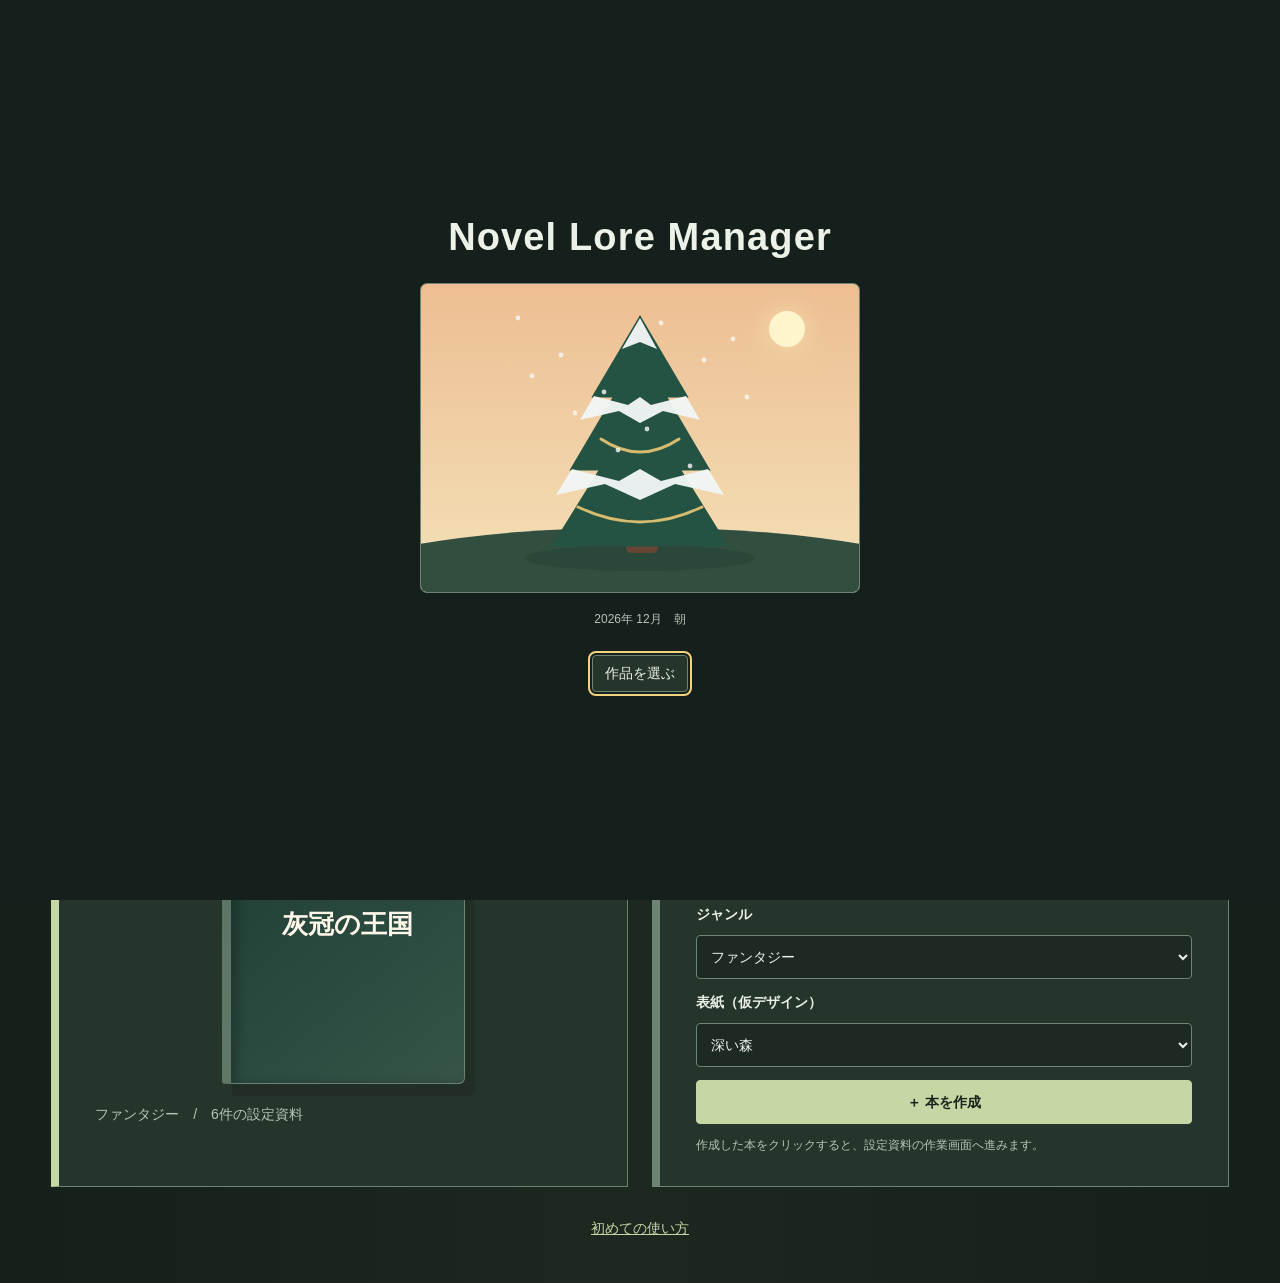
==== mockups/novel-lore-manager/index.html @ 288f6950 "モックアップの作成を行った。" ====
<!doctype html>
<html lang="ja" data-theme="forest">
<head>
  <meta charset="utf-8"><meta name="viewport" content="width=device-width,initial-scale=1">
  <title>灰冠の王国 | Novel Lore Manager</title>
  <link rel="icon" type="image/png" href="novel_lore_manager_icon.png">
  <link rel="stylesheet" href="css/base.css"><link rel="stylesheet" href="css/layout.css"><link rel="stylesheet" href="css/components.css"><link rel="stylesheet" href="css/flows.css"><link rel="stylesheet" href="css/revisions.css">
  <link id="theme-css" rel="stylesheet" href="css/themes/forest-workbench.css"><link rel="stylesheet" href="css/ver3.css">
  <script type="module" src="js/theme-manager.js"></script>
</head>
<body>
<a class="skip-link" href="#main">資料の作業領域へ移動</a>
<div class="shell" id="workspace">
  <header class="topbar"><div class="identity"><img class="app-icon" src="novel_lore_manager_icon.png" alt="" aria-hidden="true"><div><strong>Novel Lore Manager</strong><small>設定資料の作業室</small></div></div><div class="project"><span>作品</span><strong>灰冠の王国</strong></div><div class="top-actions"><button id="open-recall" type="button">Quick Recall を開く</button><label for="theme">テーマ</label><select id="theme"><option value="forest">Forest Workbench</option><option value="storybook">Storybook Atelier</option><option value="quiet">Quiet Lore Studio</option></select></div></header>
  <div class="body-grid">
    <nav class="rail" aria-label="主な機能"><span class="rail-title">資料</span><button class="rail-item selected" type="button" aria-current="page">資料一覧</button><button class="rail-item" type="button" disabled>作品内検索</button><button class="rail-item" type="button" disabled>取り込み</button><button class="rail-item" type="button" disabled>保管庫</button><p class="rail-note">資料一覧・検索・取り込み・保管庫を切り替えます。</p></nav>
    <aside class="explorer" aria-labelledby="explorer-title"><div class="panel-heading"><div><small>灰冠の王国</small><h2 id="explorer-title">資料を探す</h2></div><span>6件</span></div><div class="explorer-scroll"><section aria-labelledby="folder-title"><h3 id="folder-title">フォルダ</h3><div class="folder-group"><h4>登場人物</h4><div id="folder-people" class="doc-list"></div></div><div class="folder-group"><h4>世界観</h4><div id="folder-world" class="doc-list"></div></div><div class="folder-group"><h4>組織</h4><div id="folder-org" class="doc-list"></div></div></section><section aria-labelledby="category-title"><h3 id="category-title">カテゴリ</h3><div id="category-list" class="category-list"></div></section></div></aside>
    <main id="main" class="workbench" tabindex="-1"><div class="tabs" id="tabs" aria-label="開いている資料"></div><div class="document-head"><div><div id="breadcrumb" class="breadcrumb"></div><h1 id="doc-title"></h1><div id="doc-meta" class="doc-meta"></div></div><span id="save-state" class="state" role="status" aria-live="polite">保存済み</span></div><div class="toolbar"><div class="mode-group" role="group" aria-label="Markdown表示"><button data-mode="edit" type="button">編集</button><button data-mode="preview" type="button">プレビュー</button><button data-mode="split" type="button">左右分割</button></div><span class="toolbar-spacer"></span><button id="undo" type="button">元に戻す</button><button id="save" class="primary" type="button">保存 <kbd>Ctrl+S</kbd></button></div><div class="editor-grid" id="editor-grid" data-mode="split"><section class="source-pane" aria-labelledby="source-title"><div class="pane-label"><h2 id="source-title">Markdown</h2><button id="markdown-help" class="markdown-help" type="button" aria-label="Markdownの書き方を開く">?</button><span>アプリ内コピー</span></div><label class="sr-only" for="markdown">Markdown本文</label><textarea id="markdown" spellcheck="false"></textarea></section><section class="preview-pane" aria-labelledby="preview-title"><div class="pane-label"><h2 id="preview-title">プレビュー</h2><span>入力中の内容</span></div><article id="preview" class="preview-body"></article></section></div></main>
    <aside class="related" aria-labelledby="related-title"><div class="panel-heading"><div><small id="related-context"></small><h2 id="related-title">関連資料</h2></div></div><div class="related-scroll"><h3>資料リンク</h3><div id="related-list"></div><h3>この資料の情報</h3><dl id="facts" class="facts"></dl><p class="scope-note">この画面は設定資料の参照・編集用です。小説本文は執筆しません。</p></div></aside>
  </div><footer class="statusbar"><span id="footer-state">保存済み</span><span>灰冠の王国</span><span>アプリ内コピー</span><span>UIモック・実ファイル操作なし</span></footer>
</div>
<div class="recall-wrap" id="recall-wrap" hidden><div class="recall-window"><header class="recall-top"><div><strong>Quick Recall</strong><small>作品：灰冠の王国</small></div><div><button id="recall-min" type="button" aria-label="小窓を非表示にする">−</button><button id="recall-close" type="button" aria-label="小窓を閉じる">×</button></div></header><main id="recall-main" class="recall-main" tabindex="-1"><label for="recall-query">設定を検索</label><input type="search" id="recall-query" placeholder="人物・地名・過去の出来事" autocomplete="off"><p class="recall-hint">この作品の登録済み資料を検索します</p><div class="recall-result-head"><h1>検索結果</h1><span id="recall-count"></span></div><div id="recall-results" class="recall-results"></div><section class="recall-detail" aria-labelledby="recall-title"><div class="detail-heading"><span>選択した資料の概要</span><span id="recall-category"></span></div><h2 id="recall-title"></h2><p id="recall-summary"></p><div id="recall-extra" hidden></div><div class="recall-actions"><button id="recall-detail-button" type="button" aria-expanded="false">詳細を見る</button><button id="recall-memo-button" type="button" aria-expanded="false">簡易メモを開く</button></div><button id="recall-edit-button" type="button" aria-expanded="false">この資料を編集</button><div id="recall-edit" hidden><label for="recall-markdown">Markdown本文</label><textarea id="recall-markdown" rows="6"></textarea><div class="memo-actions"><span id="recall-save-state" role="status" aria-live="polite">保存済み</span><button id="recall-save" type="button">資料を保存</button></div><p class="recall-hint">別ウィンドウとの編集同期は未実装です。</p></div><div id="recall-memo" hidden><label for="memo">執筆中のメモ</label><textarea id="memo" rows="3"></textarea><div class="memo-actions"><span id="memo-state" role="status" aria-live="polite">メモ保存済み</span><button id="memo-save" type="button">メモを保存</button></div></div></section></main><footer class="recall-foot">独立小窓のUIモック。最前面・全域ショートカットは未対応。</footer></div></div>
<dialog id="leave-dialog" aria-labelledby="leave-title"><h2 id="leave-title">未保存の変更があります</h2><p>この資料の変更はまだ保存されていません。タブを閉じる前に操作を選んでください。</p><div class="dialog-actions"><button id="leave-cancel" type="button">キャンセル</button><button id="leave-discard" type="button">破棄して閉じる</button><button id="leave-save" class="primary" type="button">保存して閉じる</button></div></dialog>
</body></html>
---- mockups/novel-lore-manager/css/base.css ----
*{box-sizing:border-box}html,body{margin:0;min-width:320px;min-height:100%;font-family:"Yu Gothic UI",Meiryo,"Noto Sans CJK JP",sans-serif;font-size:14px;line-height:1.5}body{background:var(--canvas);color:var(--text)}button,input,textarea,select{font:inherit;color:inherit}button,select{cursor:pointer}button:disabled{cursor:not-allowed;opacity:.48}button:focus-visible,input:focus-visible,textarea:focus-visible,select:focus-visible,a:focus-visible{outline:2px solid var(--focus);outline-offset:2px}button{border:1px solid var(--border);background:var(--raised);border-radius:4px;padding:7px 12px;min-height:36px}button:hover:not(:disabled){background:var(--hover)}button:active:not(:disabled){filter:brightness(.9)}input,textarea,select{border:1px solid var(--border);border-radius:4px;background:var(--surface);padding:8px 10px}h1,h2,h3,h4,p,dl{margin-top:0}h1{font-size:20px;line-height:1.3}h2{font-size:16px}h3{font-size:14px}h4{font-size:14px}small{font-size:12px}kbd{font-family:inherit;font-size:11px;padding:1px 3px;color:var(--muted)}[hidden]{display:none!important}.sr-only{position:absolute;width:1px;height:1px;padding:0;margin:-1px;overflow:hidden;clip:rect(0,0,0,0);white-space:nowrap;border:0}.skip-link{position:absolute;top:-100px;left:8px;z-index:100;background:var(--surface);padding:8px}.skip-link:focus{top:8px}::selection{background:var(--selected);color:var(--text)}@media(prefers-reduced-motion:reduce){*,*::before,*::after{scroll-behavior:auto!important;transition:none!important;animation:none!important}}
---- mockups/novel-lore-manager/css/layout.css ----
.shell{display:grid;grid-template-rows:56px minmax(0,1fr) 32px;height:100vh;height:100dvh;min-width:900px}.topbar{display:flex;align-items:center;gap:24px;padding:0 16px;border-bottom:1px solid var(--border);background:var(--canvas)}.identity{display:flex;align-items:center;gap:10px;min-width:260px}.identity div,.recall-top>div:first-child{display:flex;flex-direction:column}.identity small,.recall-top small{color:var(--muted)}.project{display:flex;gap:10px;align-items:baseline;margin-right:auto}.project span{color:var(--muted)}.top-actions{display:flex;align-items:center;gap:8px}.top-actions select{max-width:200px}.body-grid{display:grid;grid-template-columns:72px 264px minmax(0,1fr) 248px;min-height:0}.rail,.explorer,.workbench,.related{min-width:0;min-height:0}.rail{border-right:1px solid var(--border);padding:16px 6px;background:var(--canvas)}.rail-item{display:block;width:100%;border:0;background:transparent;text-align:center;padding:8px 2px;margin-bottom:8px;font-size:12px}.rail-title{display:block;text-align:center;color:var(--muted);margin-bottom:12px}.rail-note{font-size:11px;color:var(--muted);margin-top:24px;overflow-wrap:anywhere}.explorer{display:flex;flex-direction:column;border-right:1px solid var(--border);background:var(--raised)}.panel-heading{display:flex;justify-content:space-between;align-items:center;min-height:72px;padding:12px 16px;border-bottom:1px solid var(--border)}.panel-heading h2{margin:2px 0 0}.panel-heading small{color:var(--muted)}.explorer-scroll,.related-scroll{overflow:auto;padding:16px;min-height:0}.workbench{display:flex;flex-direction:column;background:var(--surface)}.tabs{display:flex;overflow-x:auto;flex:none;min-height:42px;border-bottom:1px solid var(--border);background:var(--raised)}.document-head{display:flex;justify-content:space-between;gap:16px;align-items:center;padding:16px 20px 12px;border-bottom:1px solid var(--border)}.document-head h1{margin:4px 0}.toolbar{display:flex;gap:8px;align-items:center;padding:8px 16px;border-bottom:1px solid var(--border)}.toolbar-spacer{flex:1}.editor-grid{display:grid;grid-template-columns:minmax(0,1fr) minmax(0,1fr);flex:1;min-height:0}.editor-grid[data-mode=edit]{grid-template-columns:1fr}.editor-grid[data-mode=edit] .preview-pane{display:none}.editor-grid[data-mode=preview]{grid-template-columns:1fr}.editor-grid[data-mode=preview] .source-pane{display:none}.source-pane,.preview-pane{display:flex;flex-direction:column;min-width:0;min-height:0}.source-pane{border-right:1px solid var(--border)}.pane-label{display:flex;justify-content:space-between;align-items:center;min-height:36px;padding:0 16px;border-bottom:1px solid var(--border);color:var(--muted)}.pane-label h2{margin:0;font-size:12px}.source-pane textarea{flex:1;width:100%;min-height:0;resize:none;border:0;border-radius:0;padding:20px 24px;font-size:16px;line-height:1.65;font-family:"Cascadia Code",Consolas,"Yu Gothic UI",Meiryo,monospace}.preview-body{overflow:auto;padding:20px 24px;max-width:100%;font-size:16px;line-height:1.7}.related{display:flex;flex-direction:column;border-left:1px solid var(--border);background:var(--raised)}.statusbar{display:flex;align-items:center;gap:18px;padding:0 12px;border-top:1px solid var(--border);font-size:12px;background:var(--canvas)}.statusbar span:last-child{margin-left:auto}.recall-wrap{position:fixed;inset:0;z-index:30;display:grid;place-items:center;background:rgba(0,0,0,.45)}.recall-window{width:420px;height:560px;max-height:calc(100dvh - 24px);display:grid;grid-template-rows:54px minmax(0,1fr) 35px;background:var(--surface);border:1px solid var(--border);box-shadow:0 18px 50px rgba(0,0,0,.3)}.recall-top{display:flex;align-items:center;justify-content:space-between;padding:0 12px;border-bottom:1px solid var(--border);background:var(--canvas)}.recall-top button{min-width:36px;padding:4px}.recall-main{overflow:auto;padding:14px 16px}.recall-main input{width:100%;margin-top:6px}.recall-foot{display:flex;align-items:center;padding:0 12px;border-top:1px solid var(--border);font-size:11px;color:var(--muted)}@media(max-width:1300px){.body-grid{grid-template-columns:72px 244px minmax(0,1fr)}.related{display:none}}@media(max-width:1000px){.shell{min-width:0}.body-grid{grid-template-columns:200px minmax(0,1fr)}.rail{display:none}.topbar{gap:10px}.identity{min-width:0}.identity small,.top-actions label{display:none}.project{font-size:12px}.top-actions select{max-width:140px}}@media(max-width:700px){.body-grid{grid-template-columns:1fr}.explorer{display:none}.identity strong{font-size:12px}.project{display:none}.top-actions button{font-size:12px}.document-head{padding:10px}.statusbar span:nth-child(2),.statusbar span:nth-child(3){display:none}.recall-window{width:min(420px,calc(100vw - 16px))}.editor-grid{grid-template-columns:1fr}.editor-grid[data-mode=split] .source-pane{display:none}}
---- mockups/novel-lore-manager/css/components.css ----
.monogram{display:grid;place-items:center;width:30px;height:30px;border:1px solid var(--accent);color:var(--accent);font-weight:700;letter-spacing:-2px}.rail-item.selected,.doc-row.selected,.category-button.selected,.tab-button.active,.recall-result.selected{background:var(--selected);box-shadow:inset 2px 0 var(--accent);font-weight:700}.explorer h3,.related h3{color:var(--muted);margin:0 0 8px}.folder-group{margin:0 0 8px}.folder-group h4{margin:0;padding:7px 4px}.doc-row,.category-button,.related-button{display:block;width:100%;text-align:left;border:0;background:transparent;border-radius:2px;min-height:34px;padding:6px 8px}.doc-row{padding-left:20px}.doc-row:hover,.category-button:hover,.related-button:hover{background:var(--hover)}.category-list{border-top:1px solid var(--border);padding-top:8px}.category-button{display:flex;justify-content:space-between}.explorer section+section{margin-top:24px}.tab-item{display:flex;align-items:stretch;border-right:1px solid var(--border);flex:none}.tab-button{border:0;border-radius:0;min-height:40px;padding:8px 12px;max-width:180px;overflow:hidden;text-overflow:ellipsis;white-space:nowrap}.tab-close{border:0;border-radius:0;padding:5px 8px;min-height:40px}.tab-button.active{box-shadow:inset 0 -2px var(--accent),inset 2px 0 var(--accent)}.breadcrumb,.doc-meta{color:var(--muted);font-size:12px}.doc-meta{display:flex;gap:12px}.state{color:var(--accent);font-weight:700;white-space:nowrap}.mode-group{display:flex;gap:0}.mode-group button{border-radius:0}.mode-group button:first-child{border-radius:4px 0 0 4px}.mode-group button:last-child{border-radius:0 4px 4px 0}.mode-group button+button{border-left:0}.mode-group button.active{background:var(--selected);box-shadow:inset 0 -2px var(--accent);font-weight:700}.primary{background:var(--accent-bg);color:var(--accent-on);border-color:var(--accent-bg);font-weight:700}.primary:hover:not(:disabled){filter:brightness(1.12)}.preview-body>*{max-width:72ch}.preview-body h1{font-size:24px;margin:0 0 20px}.preview-body h2{font-size:20px;margin:28px 0 10px}.preview-body p,.preview-body ul,.preview-body blockquote{margin:0 0 16px}.preview-body blockquote{border-left:3px solid var(--accent);padding-left:12px;color:var(--muted)}.preview-body a{color:var(--accent);text-decoration:underline}.preview-body li{margin-bottom:4px}.related-button{margin-bottom:4px}.related-button small{display:block;color:var(--muted)}.facts{border-top:1px solid var(--border)}.facts div{display:flex;justify-content:space-between;gap:8px;padding:7px 0;border-bottom:1px solid var(--border)}.facts dt{color:var(--muted)}.facts dd{margin:0;text-align:right}.scope-note{color:var(--muted);font-size:12px;line-height:1.6;margin-top:22px}.recall-hint{font-size:12px;color:var(--muted);margin:4px 0 14px}.recall-result-head,.detail-heading{display:flex;justify-content:space-between;align-items:center;color:var(--muted)}.recall-result-head h1{font-size:14px;margin:0}.recall-results{max-height:128px;overflow:auto;margin:8px 0 14px;border-top:1px solid var(--border);border-bottom:1px solid var(--border)}.recall-result{display:block;width:100%;text-align:left;border:0;border-radius:0;background:transparent;padding:8px;min-height:40px}.recall-result small{display:block;color:var(--muted)}.recall-detail{border-top:1px solid var(--border);padding-top:12px}.recall-detail h2{margin:8px 0;font-size:20px}.recall-detail p{line-height:1.6}.recall-actions{display:flex;gap:8px;margin:12px 0}.recall-actions button{flex:1}.recall-detail label{display:block}.recall-detail textarea{width:100%;resize:vertical;margin-top:6px}.memo-actions{display:flex;justify-content:space-between;align-items:center;gap:8px}.memo-actions span{font-size:12px}dialog{border:1px solid var(--border);background:var(--surface);color:var(--text);width:min(480px,calc(100vw - 32px));padding:24px;box-shadow:0 18px 50px rgba(0,0,0,.3)}dialog::backdrop{background:rgba(0,0,0,.55)}.dialog-actions{display:flex;justify-content:flex-end;gap:8px;flex-wrap:wrap;margin-top:24px}
---- mockups/novel-lore-manager/css/flows.css ----
[hidden]{display:none!important}
.project-screen{min-height:100dvh;padding:clamp(24px,6vw,72px);background:var(--surface);color:var(--text)}
.project-screen>*{max-width:720px;margin-left:auto;margin-right:auto}.project-screen h1{font-size:28px}.project-screen label{display:block;margin:22px auto 6px;font-weight:700}.project-screen input{display:block;width:100%;padding:10px;background:var(--surface);color:var(--text);border:1px solid var(--border)}
.project-screen button,.flow-view button{min-height:34px;padding:6px 12px;color:var(--text);background:var(--raised);border:1px solid var(--border);border-radius:4px;cursor:pointer}.project-screen button.primary,.flow-view button.primary{color:var(--accent-on);background:var(--accent-bg);border-color:var(--accent-bg)}
.flow-view{flex:1;min-height:0;overflow:auto;padding:28px clamp(20px,4vw,52px);background:var(--surface)}.flow-view>*{max-width:1000px;margin:0 auto 16px}.flow-view h1{font-size:24px}.flow-intro{color:var(--muted)}.flow-card{padding:18px;margin:16px 0;border:1px solid var(--border);background:var(--raised)}.flow-card h2{font-size:18px;margin:0 0 12px}.flow-card p{line-height:1.6}.flow-card button{margin:4px 8px 4px 0}
.project-screen .flow-card{margin:26px auto}.project-screen .flow-card button{margin-top:10px}.field-error{min-height:1.5em;color:var(--danger)}.project-return{white-space:nowrap;font-size:12px}#secondary-document{max-width:180px;min-width:120px;height:34px;background:var(--surface);color:var(--text);border:1px solid var(--border)}.folder-toggle{width:100%;padding:5px 4px;text-align:left;border:0;background:transparent;color:var(--text);font-weight:700;cursor:pointer}.workspace-empty{margin:24px;line-height:1.6;color:var(--muted)}
.flow-controls{display:flex;flex-wrap:wrap;gap:12px;padding:14px;border:1px solid var(--border);background:var(--raised)}.flow-controls label{display:grid;gap:5px;min-width:120px;font-size:12px;font-weight:700}.flow-controls label:first-child{flex:1;min-width:180px}.flow-controls input,.flow-controls select{width:100%;min-height:34px;padding:5px;background:var(--surface);color:var(--text);border:1px solid var(--border)}.flow-result{display:flex;align-items:center;gap:10px;border:1px solid var(--border);border-bottom:0;padding:8px;background:var(--surface)}.flow-result:last-child{border-bottom:1px solid var(--border)}.flow-result-open{flex:1;display:grid;gap:3px;text-align:left;min-width:0;border:0!important;background:transparent!important}.flow-result-open small{color:var(--muted)}.flow-result-open span{line-height:1.5}.result-count,.step-indicator{font-weight:700}.empty-state{padding:16px;border:1px dashed var(--border);color:var(--muted)}.result-preview{padding:16px;border:1px solid var(--border);background:var(--raised);max-height:300px;overflow:auto;white-space:pre-wrap;overflow-wrap:anywhere}.result-preview:empty{display:none}.result-preview h2{font-size:18px}.result-preview p{line-height:1.6}.flow-view mark{background:var(--selected);color:var(--text);font-weight:700}
.flow-option{display:grid;grid-template-columns:auto 1fr;gap:5px 9px;margin:12px 0;padding:10px;border:1px solid var(--border)}.flow-option input{grid-row:span 2}.flow-option span{color:var(--muted);font-size:12px}.storage-row{display:flex;align-items:center;flex-wrap:wrap;gap:8px;padding:8px 0;border-top:1px solid var(--border)}.storage-row strong{min-width:160px}.storage-row span{color:var(--muted);margin-right:auto}.storage-row button{margin:0}.flow-dialog{width:min(480px,calc(100vw - 32px));padding:24px;background:var(--surface);color:var(--text);border:1px solid var(--border)}.flow-dialog::backdrop{background:#0009}.flow-dialog p{line-height:1.6}.flow-actions{display:flex;justify-content:flex-end;flex-wrap:wrap;gap:8px}.flow-actions button{padding:7px 12px;background:var(--raised);color:var(--text);border:1px solid var(--border)}
button:focus-visible,input:focus-visible,select:focus-visible,textarea:focus-visible,.flow-view:focus-visible,.project-screen:focus-visible{outline:2px solid var(--focus);outline-offset:2px}
html[data-theme=forest] .field-error{color:#ffd1c9}html[data-theme=storybook] .field-error,html[data-theme=quiet] .field-error{color:#9a2e28}
@media(max-width:1050px){.project-return{max-width:84px;white-space:normal}.flow-view{padding:20px}.flow-controls{gap:8px}}
---- mockups/novel-lore-manager/css/revisions.css ----
/* Shared revision layer: one DOM and one interaction model for all themes. */
.body-grid{grid-template-columns:132px 244px minmax(0,1fr) 230px}
.rail{padding:14px 8px}.rail-item{text-align:left;padding:9px 10px;font-size:13px;line-height:1.35;overflow-wrap:normal;word-break:keep-all}.rail-note{font-size:12px;line-height:1.55;overflow-wrap:normal;word-break:normal}.rail-title{text-align:left;padding-left:10px}
.dedicated-view .body-grid{grid-template-columns:132px minmax(0,1fr)}.dedicated-view .explorer,.dedicated-view .related{display:none}.dedicated-view .workbench{min-width:0}
.statusbar{background:var(--surface);gap:14px}.statusbar span{white-space:nowrap}
*{scrollbar-width:thin;scrollbar-color:var(--scroll-thumb,var(--border)) var(--scroll-track,var(--surface))}
::-webkit-scrollbar{width:10px;height:10px}::-webkit-scrollbar-track{background:var(--scroll-track,var(--surface))}::-webkit-scrollbar-thumb{background:var(--scroll-thumb,var(--border));border:2px solid var(--scroll-track,var(--surface));border-radius:8px}
.project-screen{display:flex;flex-direction:column;align-items:center;min-height:100dvh;padding:clamp(24px,5vh,60px) 28px;background:var(--canvas)}
.project-screen>*{width:min(100%,960px);max-width:none}.project-hero{padding:0 0 22px;border-bottom:1px solid var(--border)}.project-brand{font-size:12px;color:var(--muted);letter-spacing:.04em}.project-hero h1{font-size:clamp(26px,3vw,38px);margin:4px 0 8px}.project-hero p:last-child{margin-bottom:0;color:var(--muted)}
.project-shelf{display:grid;grid-template-columns:1fr 1fr;gap:24px;margin:28px auto 14px}.project-choice{position:relative;min-width:0;min-height:320px;padding:28px;background:var(--surface);border:1px solid var(--border);display:flex;flex-direction:column}.project-choice h2{font-size:18px;margin:0 0 18px}.project-choice p{color:var(--muted)}.project-choice .book-title{display:block;margin:0 0 10px;font-size:26px;line-height:1.3;overflow-wrap:anywhere}.project-choice>.primary{align-self:flex-start;margin-top:auto}.project-form{margin-top:auto}.project-screen .project-form label{margin:0 0 6px}.project-form input{margin:0}.project-form .field-error{margin:2px 0 8px;min-height:1.5em}.project-form button{width:100%}.project-help{font-size:12px;margin:10px 0 0}.project-guide{align-self:center;width:auto;border:0!important;background:transparent!important;text-decoration:underline;color:var(--accent)!important}
.project-existing::before{content:"";position:absolute;right:28px;top:26px;width:18px;height:29px;border:2px solid var(--accent);border-left-width:5px;opacity:.7}.project-create::before{content:"＋";position:absolute;right:28px;top:24px;font-size:26px;color:var(--accent)}
.flow-view{padding:22px clamp(20px,3vw,48px)}.flow-view>*{max-width:1080px}.flow-view h1{margin-bottom:5px}.flow-intro{margin-bottom:14px}.flow-card{margin:12px 0}.search-primary{display:flex;align-items:end;gap:10px}.search-primary label{flex:0 1 160px}.search-primary label:first-child{flex:1}.search-primary .link-button{white-space:nowrap;border:0;background:transparent;text-decoration:underline}.search-advanced{width:100%;border-top:1px solid var(--border);padding-top:8px}.search-advanced summary{cursor:pointer;font-weight:700}.search-advanced[open]{display:flex;flex-wrap:wrap;gap:10px}.search-advanced[open] summary{width:100%}.flow-controls{display:block;padding:12px}.result-count{margin:10px 0}.flow-result{gap:12px}.result-info{display:grid;gap:3px;flex:1;min-width:0}.result-info span{display:-webkit-box;-webkit-box-orient:vertical;-webkit-line-clamp:2;overflow:hidden}.flow-result .primary{white-space:nowrap}.result-preview{max-height:none;overflow:visible;white-space:normal}.result-preview .preview-body{max-height:320px;overflow:auto;padding:0 0 10px}.result-preview .preview-body>*{max-width:72ch}
.sample-list{border-top:1px solid var(--border)}.sample-row{display:grid;grid-template-columns:auto minmax(160px,1fr) 100px minmax(150px,1fr);align-items:center;gap:10px;padding:12px 6px;border-bottom:1px solid var(--border)}.sample-row input{width:18px;height:18px}.sample-row small{color:var(--muted)}
.storage-tabs{display:flex;gap:8px;margin-bottom:12px}.storage-tabs button{min-width:140px}.storage-tabs button.active{background:var(--selected);box-shadow:inset 0 -3px var(--accent);font-weight:700}.storage-search label{display:grid;gap:4px;max-width:380px}.storage-row .danger-action{border-color:var(--danger,var(--border));color:var(--danger,var(--text))}.storage-row .danger-action:hover{background:var(--selected)}
.markdown-help{margin-left:4px;border-radius:50%;width:30px;min-width:30px;height:30px;min-height:30px;padding:0;font-weight:700}.help-dialog{width:min(620px,calc(100vw - 32px));max-height:80vh;overflow:auto}.help-dialog dl{display:grid;grid-template-columns:140px 1fr;gap:8px 16px}.help-dialog dt{font-weight:700}.help-dialog dd{margin:0}.help-dialog code{background:var(--raised);padding:2px 4px}.ruby-note{font-size:12px;color:var(--muted)}
.preview-body ruby rt{font-size:.62em;color:var(--muted)}.preview-body code{font-family:Consolas,"Yu Gothic UI",monospace;background:var(--raised);padding:1px 4px}.preview-body hr{border:0;border-top:1px solid var(--border);margin:20px 0}
.recall-feature-tabs{display:flex;flex-wrap:wrap;gap:5px;margin:8px 0}.recall-feature-tabs button{flex:1 1 44%;font-size:12px}.recall-feature-tabs button.active{background:var(--selected);box-shadow:inset 0 -2px var(--accent)}.recall-feature-content{border-top:1px solid var(--border);padding-top:10px}.recall-feature-content .preview-body{max-height:210px;overflow:auto;padding:0;font-size:14px}.recall-feature-content label{display:grid;gap:5px}.recall-feature-content input,.recall-feature-content select{width:100%}
@media(max-width:1450px){.body-grid{grid-template-columns:126px 220px minmax(0,1fr)}.related{display:none}.dedicated-view .body-grid{grid-template-columns:126px minmax(0,1fr)}}
@media(max-width:1050px){.body-grid{grid-template-columns:126px minmax(0,1fr)}.explorer{display:none}.project-shelf{gap:16px}.project-choice{padding:22px}.topbar{gap:10px}.identity{min-width:0}}
@media(max-width:700px){.body-grid,.dedicated-view .body-grid{grid-template-columns:1fr}.rail{display:none}.project-shelf{grid-template-columns:1fr}.project-choice{min-height:260px}.search-primary{flex-wrap:wrap}.sample-row{grid-template-columns:auto 1fr}.sample-row small{grid-column:2}.storage-tabs button{min-width:0;flex:1}}
/* ver2.0: the same resize points and content structure are shared by all themes. */
.body-grid{grid-template-columns:var(--rail-width,132px) 5px var(--explorer-width,244px) 5px minmax(0,1fr) 5px var(--related-width,230px)}
.grid-resizer,.split-resizer{position:relative;background:var(--border);cursor:col-resize;z-index:2}
.grid-resizer:hover,.grid-resizer:focus-visible,.split-resizer:hover,.split-resizer:focus-visible{background:var(--accent);outline:2px solid var(--focus);outline-offset:-2px}
.dedicated-view .body-grid{grid-template-columns:var(--rail-width,132px) 5px minmax(0,1fr)}
.dedicated-view .resize-explorer,.dedicated-view .resize-related{display:none}
.editor-grid[data-mode=split]{grid-template-columns:minmax(0,var(--source-width,50%)) 5px minmax(0,1fr)}
.editor-grid[data-mode=edit] .split-resizer,.editor-grid[data-mode=preview] .split-resizer{display:none}
.source-pane{border-right:0}.editor-grid{position:relative}
.ruby-site-label{display:flex;align-items:center;gap:6px;font-size:12px}.ruby-site-label select{padding:3px 6px;max-width:145px}
.ruby-suggestion,.ruby-menu{position:absolute;left:20px;bottom:14px;max-width:calc(50% - 30px);padding:8px 10px;background:var(--raised);border:1px solid var(--accent);box-shadow:0 8px 22px #0003;z-index:5;font-size:12px}
.ruby-suggestion button{margin-left:6px;color:var(--muted);font-size:12px}.ruby-menu{display:grid;gap:4px}.ruby-menu button{text-align:left}
.ruby-form{display:grid;grid-template-columns:repeat(3,minmax(0,1fr));gap:8px 12px;align-items:end}.ruby-form label{display:grid;gap:4px}.ruby-form .field-error{grid-column:1/-1}.ruby-form button{justify-self:start}.ruby-row{display:grid;grid-template-columns:1fr 1fr 1.2fr 1.5fr auto;gap:10px;align-items:center;padding:10px 0;border-top:1px solid var(--border)}.ruby-row code{overflow-wrap:anywhere}
.project-book{display:flex;align-items:center;justify-content:center;width:min(210px,100%);height:220px;margin:4px auto 14px;padding:18px 22px;border-radius:4px 15px 15px 4px;border:3px solid #a68b62;border-left:14px solid #473d32;box-shadow:8px 10px 0 #0002,inset 5px 0 7px #0002;color:#fff5db;font-size:22px;font-weight:700;line-height:1.45;text-align:center;overflow-wrap:anywhere}
.project-book.cover-forest{background:linear-gradient(140deg,#1b3b33,#365548)}.project-book.cover-parchment{background:linear-gradient(140deg,#7a513e,#a87c57)}.project-book.cover-plain{background:linear-gradient(140deg,#416c67,#79928b)}
.project-form{display:grid;gap:5px}.project-form label:not(:first-child){margin-top:5px}.project-form select{width:100%}
.recall-storage-row{display:flex;align-items:center;justify-content:space-between;gap:6px;border-top:1px solid var(--border);padding:6px 0;font-size:12px}.recall-storage-row button{flex:none;font-size:11px}
.splash{position:fixed;inset:0;z-index:100;display:flex;flex-direction:column;align-items:center;justify-content:center;gap:8px;background:var(--canvas);color:var(--text);transition:opacity .3s}.splash.leaving{opacity:0;pointer-events:none}.splash>img{width:74px;height:74px;object-fit:contain;animation:splash-icon .6s ease-out both}.splash>strong{font-size:22px}.splash>small{color:var(--muted)}.splash>button{margin-top:10px}.season-tree{position:relative;width:180px;height:170px;overflow:hidden}.tree-trunk{position:absolute;left:86px;bottom:0;width:10px;height:107px;background:#6e5138;clip-path:polygon(35% 0,65% 0,100% 100%,0 100%)}.season-tree i{position:absolute;left:var(--x);top:var(--y);width:15px;height:9px;border-radius:100% 0 100% 0;background:var(--leaf,#6f9b66);transform:rotate(calc(var(--i) * 37deg));animation:leaf-in .6s ease-out both;animation-delay:calc(.6s + var(--i) * 15ms)}.season-autumn{--leaf:#b3783d}.season-winter{--leaf:#bec8aa}.season-spring{--leaf:#8dbd81}.season-summer{--leaf:#4e865a}.time-night .splash,.splash.time-night{filter:brightness(.8)}
@keyframes splash-icon{from{opacity:0;transform:scale(.8)}to{opacity:1;transform:scale(1)}}@keyframes leaf-in{from{opacity:0;transform:scale(0)}to{opacity:1;transform:scale(1) rotate(calc(var(--i) * 37deg))}}
@media(max-width:1450px){.body-grid{grid-template-columns:var(--rail-width,126px) 5px var(--explorer-width,220px) 5px minmax(0,1fr)}.resize-related{display:none}.dedicated-view .body-grid{grid-template-columns:var(--rail-width,126px) 5px minmax(0,1fr)}}
@media(max-width:1050px){.body-grid{grid-template-columns:var(--rail-width,126px) 5px minmax(0,1fr)}.resize-explorer{display:none}}
@media(max-width:700px){.body-grid,.dedicated-view .body-grid{grid-template-columns:1fr}.grid-resizer{display:none}.editor-grid[data-mode=split]{grid-template-columns:1fr}.editor-grid[data-mode=split] .split-resizer{display:none}.ruby-form,.ruby-row{grid-template-columns:1fr}.ruby-suggestion,.ruby-menu{max-width:calc(100% - 40px)}}
@media(prefers-reduced-motion:reduce){.splash,.splash>img,.season-tree i{animation:none!important;transition:none!important}}
.markdown-guide{width:min(820px,calc(100vw - 32px));max-height:88dvh}.guide-row{display:grid;grid-template-columns:110px 1fr 1.2fr;gap:5px 12px;align-items:start;padding:9px 0;border-top:1px solid var(--border)}.guide-row>code{overflow-wrap:anywhere;padding:5px;background:var(--raised)}.guide-row .preview-body{padding:4px 8px;font-size:13px;max-height:70px}.guide-row .preview-body>*{margin:0}.guide-row>p{grid-column:2/-1;font-size:12px;color:var(--muted);margin:0}
.season-tree b{position:absolute;left:var(--x);top:var(--y);width:7px;height:7px;border-radius:50%;background:var(--fruit,#bd8159);box-shadow:0 1px 2px #0005}.season-spring{--fruit:#e8c2b2}.season-summer{--fruit:#c55a4b}.season-autumn{--fruit:#b78440}.season-winter{--fruit:#d9d3b4}
@media(max-width:700px){.guide-row{grid-template-columns:1fr}.guide-row>p{grid-column:1}}
.recall-wrap button svg{vertical-align:-3px;margin-right:5px;flex:none}.recall-top button svg{margin-right:0}.recall-feature-tabs button{display:inline-flex;align-items:center;justify-content:center}
.identity .app-icon{width:34px;height:34px;object-fit:contain;flex:none}.recall-window{resize:both;overflow:auto;min-width:320px;min-height:360px;max-width:calc(100vw - 16px);max-height:calc(100dvh - 16px)}
/* ver3: the existing theme tokens continue to color the project and import UI. */
.project-screen>*{width:min(100%,1180px)}.project-shelf{grid-template-columns:minmax(0,1.25fr) minmax(320px,.75fr);align-items:stretch}.project-choice{min-height:460px}.project-existing{align-items:flex-start}.project-existing .project-book{width:230px;height:270px;margin:12px 0 20px}.project-create .project-form{width:100%}.project-create .project-form input,.project-create .project-form select{min-height:40px}.project-create .project-form button{margin-top:10px}
.ruby-form{display:block}.ruby-form>label{max-width:330px;margin:0 0 6px}.ruby-form>select{display:block;width:min(100%,330px);margin-bottom:20px}.ruby-pair{display:grid;grid-template-columns:minmax(0,1fr) 36px minmax(0,1fr);gap:7px 12px;align-items:center;max-width:800px}.ruby-pair label{font-weight:700}.ruby-pair label:first-child{grid-column:1}.ruby-pair label:nth-of-type(2){grid-column:3;grid-row:1}.ruby-pair input{width:100%}.ruby-pair input:first-of-type{grid-column:1;grid-row:2}.ruby-pair input:nth-of-type(2){grid-column:3;grid-row:2}.ruby-pair-arrow{grid-column:2;grid-row:2;text-align:center;font-size:22px;color:var(--accent)}.ruby-output-label{display:block;margin:20px 0 6px;font-weight:700}.ruby-output{display:block;min-height:48px;padding:12px;border:1px solid var(--border);background:var(--surface);overflow-wrap:anywhere}.ruby-form .field-error{margin:8px 0}.ruby-form button{margin-top:8px}
.import-host{max-width:1080px}.import-dropzone{padding:clamp(20px,4vw,44px);border:2px dashed var(--border);background:var(--raised);text-align:center}.import-dropzone.dragging,.import-dropzone:focus-visible{border-color:var(--accent);outline:2px solid var(--focus);outline-offset:3px}.import-dropzone h2{font-size:20px}.import-dropzone p{color:var(--muted)}.import-pickers{display:flex;justify-content:center;flex-wrap:wrap;gap:10px;margin:18px 0}.import-picker{position:relative;display:inline-flex;align-items:center;justify-content:center;min-height:40px;padding:8px 14px;border:1px solid var(--border);border-radius:4px;background:var(--surface);cursor:pointer;font-weight:700}.import-picker:focus-within{outline:2px solid var(--focus);outline-offset:2px}.import-picker input{position:absolute;inset:0;width:100%;height:100%;opacity:0;cursor:pointer}.import-note{font-size:12px}.import-sample{margin:12px 0}.import-wizard-card .sample-row{grid-template-columns:minmax(0,1fr) minmax(0,1.2fr) auto}.import-wizard-card .sample-row strong,.import-wizard-card .sample-row small{overflow-wrap:anywhere}.import-status{min-height:1.5em;color:var(--muted)}
.recall-import-host .import-dropzone{padding:16px}.recall-import-host .import-dropzone h2{font-size:15px}.recall-import-host .import-picker{font-size:12px}.recall-import-host .flow-card{padding:12px}.recall-import-host .sample-row{grid-template-columns:1fr auto;gap:4px}.recall-import-host .sample-row small{grid-column:1}.recall-import-host .flow-option{grid-template-columns:auto 1fr}.recall-import-host button{margin:3px}
.splash{gap:14px}.splash>strong{font-size:clamp(24px,4vw,36px);letter-spacing:.03em}.tree-scene{display:grid;place-items:end center;width:min(420px,calc(100vw - 40px));height:270px;overflow:hidden;border:1px solid #ffffff55;border-radius:5px;background:var(--sky);transition:background-color 1s ease}.splash.time-morning{--sky:#e9c29e}.splash.time-day{--sky:#9cbeda}.splash.time-evening{--sky:#ac7793}.splash.time-night{--sky:#263f62;filter:none}.season-tree{width:280px;height:250px;overflow:visible}.tree-trunk{left:132px;width:18px;height:130px;background:#634331}.season-tree::before{content:"";position:absolute;left:20px;top:18px;width:240px;height:165px;border-radius:50%;background:var(--crown);box-shadow:inset -22px -16px 0 #0002;animation:tree-grow .8s ease-out both}.season-spring{--crown:#e9a7bc;--leaf:#fff0f3}.season-summer{--crown:#4a8056;--leaf:#a8ce89}.season-autumn{--crown:#ba5d39;--leaf:#f2ab48}.season-winter{--crown:#28523e;--leaf:#f1f4ee}.season-winter .season-tree::before{left:26px;top:5px;width:228px;height:218px;border-radius:0;clip-path:polygon(50% 0,77% 34%,69% 34%,90% 70%,80% 70%,100% 100%,0 100%,20% 70%,10% 70%,31% 34%,23% 34%)}.season-winter .season-tree::after{content:"";position:absolute;left:78px;top:22px;width:124px;height:100px;background:#f4f7f3;clip-path:polygon(50% 0,66% 28%,59% 28%,78% 63%,66% 58%,91% 98%,55% 83%,35% 90%,9% 98%,35% 57%,25% 62%,44% 27%,37% 28%);opacity:.9}.season-tree i{width:15px;height:15px;border-radius:50%;z-index:1;animation:leaf-in .6s ease-out both;animation-delay:calc(.2s + var(--i) * 9ms)}.season-tree b{z-index:2}.season-winter .season-tree b{background:#d5b35d}.season-spring .season-tree b{background:#fff3f5}.season-autumn .season-tree b{background:#e5a14c}@keyframes tree-grow{from{opacity:0;transform:scale(.85)}to{opacity:1;transform:scale(1)}}
@media(max-width:760px){.project-shelf{grid-template-columns:1fr}.project-choice{min-height:0}.ruby-row{grid-template-columns:1fr 1fr}.ruby-row code{grid-column:1/-1}.import-wizard-card .sample-row{grid-template-columns:1fr auto}.import-wizard-card .sample-row small{grid-column:1}}
@media(prefers-reduced-motion:reduce){.season-tree::before{animation:none!important}.tree-scene{transition:none!important}}
---- mockups/novel-lore-manager/css/themes/forest-workbench.css ----
:root{--canvas:#151F1B;--surface:#1D2A24;--raised:#25352C;--text:#EDF2E9;--muted:#B4C5B7;--accent:#C4D7A4;--focus:#F2D17F;--border:#6D8373;--selected:#304638;--hover:#34483B;--accent-bg:#C4D7A4;--accent-on:#17231B}.document-head h1,.recall-detail h2{letter-spacing:.01em}.recall-result.selected{box-shadow:inset 2px 0 var(--accent),inset 0 0 0 1px var(--border)}
.project-screen{background:linear-gradient(90deg,#14201a 0,#1b2921 48%,#14201a 100%);--scroll-thumb:#536d59}.project-choice{border-color:#6d8373;background:#25352c;box-shadow:inset 0 5px #34483b}.project-existing{border-left:8px solid #8ea87d}.project-create{border-left:8px solid #6d8373}.project-hero{border-color:#6d8373}.project-choice .book-title{font-family:"Yu Mincho","MS PMincho",serif}
---- mockups/novel-lore-manager/css/ver3.css ----
/* ver3: the same project shelf and startup artwork in all three themes. */
.project-screen{padding:clamp(24px,4vh,44px) clamp(24px,4vw,68px) 38px}
.project-screen>*{width:min(100%,1280px)}
.project-hero{padding-bottom:22px}
.project-hero h1{font-size:clamp(30px,3.3vw,44px);margin:6px 0 8px}
.project-recent{padding:22px 28px;margin-top:24px;background:var(--surface);border:1px solid var(--border)}
.project-recent .project-section-heading{margin-bottom:12px}
.project-recent-entry{display:flex;align-items:center;gap:28px}
.project-recent-entry .project-book{flex:none;width:138px;height:164px;margin:0;font-size:18px}
.project-recent-entry .project-book-meta{font-size:16px}
.project-shelf{grid-template-columns:minmax(0,1fr) minmax(0,1fr);gap:24px;margin-top:24px;margin-bottom:24px}
.project-screen .project-choice{min-height:500px;padding:32px 36px;background:var(--raised);border:1px solid var(--border);box-shadow:none}
.project-screen .project-existing{border-left:8px solid var(--accent)}
.project-screen .project-create{border-left:8px solid var(--border)}
.project-section-heading{display:flex;align-items:center;justify-content:space-between;gap:16px;width:100%;margin-bottom:20px}
.project-section-heading h2{font-size:21px;margin:0}
.project-section-note{font-size:12px;color:var(--muted);text-align:right}
.project-add-mark{font-size:32px;line-height:1;color:var(--accent);font-weight:300}
.project-book-entry{display:flex;flex-direction:column;align-items:center;justify-content:center;width:100%;flex:1;min-height:0}
.project-screen .project-book{width:clamp(190px,19vw,260px);height:clamp(230px,26vw,320px);margin:0 0 20px;border:1px solid var(--border);border-left:9px solid color-mix(in srgb,var(--border) 76%,transparent);border-radius:3px 6px 6px 3px;box-shadow:10px 12px 0 #0002,inset 7px 0 10px #0003;font-family:"Yu Mincho","MS PMincho",serif;font-size:clamp(23px,2vw,29px);color:#fff7e9;transition:transform .18s ease,box-shadow .18s ease}
.project-screen .project-book:hover{transform:translateY(-3px);box-shadow:10px 15px 0 #0003,inset 7px 0 10px #0003}
.project-screen .project-book.cover-forest:hover{background:linear-gradient(140deg,#1b3b33,#365548)}
.project-screen .project-book.cover-parchment:hover{background:linear-gradient(140deg,#7a513e,#a87c57)}
.project-screen .project-book.cover-plain:hover{background:linear-gradient(140deg,#416c67,#79928b)}
.project-screen .project-book:focus-visible{outline:3px solid var(--focus);outline-offset:5px}
.project-book-meta{align-self:flex-start;margin:0;color:var(--muted);font-size:14px}
.project-screen .project-existing.has-two-books{display:grid;grid-template-columns:repeat(2,minmax(0,1fr));align-items:start;column-gap:16px}
.project-existing.has-two-books .project-section-heading{grid-column:1/-1}
.project-existing.has-two-books .project-book-entry{justify-content:start}
.project-existing.has-two-books .project-book{width:min(100%,190px);height:240px;font-size:21px}
.project-create>p:first-of-type{margin:0 0 16px}
.project-screen .project-form{margin-top:0;gap:5px}
.project-screen .project-form label{margin:8px 0 5px;font-size:14px}
.project-screen .project-form input,.project-screen .project-form select{min-height:44px}
.project-screen .project-form button{min-height:44px;margin-top:8px;font-weight:700}
.project-screen .project-help{margin-top:12px}
.project-screen .project-guide{margin-top:0}

/* The seasonal tree is drawn locally as SVG; only the scene's sky changes by time. */
.splash{gap:17px;padding:24px;text-align:center}
.splash>strong{font-size:clamp(28px,3vw,38px)}
.tree-scene{position:relative;display:grid;place-items:center;width:min(440px,calc(100vw - 48px));height:min(310px,40vh);min-height:230px;isolation:isolate;border:1px solid var(--border);border-radius:7px;overflow:hidden;background:linear-gradient(180deg,var(--sky-top),var(--sky-bottom));transition:background-color .5s ease}
.splash.time-morning{--sky-top:#edbe92;--sky-bottom:#f4e1b8}
.splash.time-day{--sky-top:#83b9d5;--sky-bottom:#dcebd5}
.splash.time-evening{--sky-top:#8d638a;--sky-bottom:#d99a83}
.splash.time-night{--sky-top:#172b4b;--sky-bottom:#4a5774}
.tree-scene::before{content:"";position:absolute;inset:auto -5% 0;height:26%;background:#314e3e;clip-path:ellipse(68% 80% at 50% 100%)}
.tree-sky-light{position:absolute;top:27px;right:54px;width:36px;height:36px;border-radius:50%;background:#fff5cc;box-shadow:0 0 28px #fff3c08a}
.time-night .tree-sky-light{background:#f2efd8;box-shadow:0 0 24px #fff9d888}
.time-evening .tree-sky-light{background:#f6bf8c}
.season-tree-art{position:relative;z-index:1;width:min(300px,95%);height:100%;max-height:300px;overflow:visible}
.tree-ground{fill:#223f34;opacity:.45}
.tree-stem,.tree-branches{fill:#664534;stroke:#664534;stroke-width:10;stroke-linecap:round;stroke-linejoin:round}
.tree-branches{fill:none}
.season-spring{--tree-crown:#dfa1b8;--tree-highlight:#f2cbd8;--tree-drift:#fbe1e8}
.season-summer{--tree-crown:#386f45;--tree-highlight:#70a75c;--tree-drift:#b7d38f}
.season-autumn{--tree-crown:#af5437;--tree-highlight:#dc9445;--tree-drift:#efb861}
.season-winter{--tree-crown:#245343;--tree-highlight:#477363;--tree-drift:#f7f8f5}
.tree-foliage{fill:var(--tree-crown);stroke:var(--tree-crown);stroke-width:3}
.tree-highlights{fill:var(--tree-highlight);opacity:.62}
.tree-snow{fill:#f2f6f5;opacity:.96}
.tree-garland{fill:none;stroke:#d7bc70;stroke-width:3;stroke-linecap:round}
.tree-drift{fill:var(--tree-drift);opacity:.8;animation:tree-drift 4.5s ease-in-out infinite;animation-delay:calc(var(--drift)*-.29s)}
.season-tree-art .tree-foliage{transform-origin:50% 85%;animation:tree-sway 6s ease-in-out infinite}
@keyframes tree-sway{50%{transform:rotate(1.6deg)}}
@keyframes tree-drift{50%{transform:translate(9px,20px);opacity:.4}}
@media(max-width:900px){.project-shelf{gap:16px}.project-screen .project-choice{padding:24px;min-height:460px}.project-section-note{display:none}}
@media(max-width:700px){.project-recent{padding:18px}.project-recent-entry .project-book{width:112px;height:142px;font-size:16px}.project-shelf{grid-template-columns:1fr}.project-screen .project-choice{min-height:0}.project-book-entry{padding:8px 0 20px}.project-screen .project-book{width:210px;height:260px}.project-screen .project-create{min-height:0}}
@media(prefers-reduced-motion:reduce){.tree-drift,.season-tree-art .tree-foliage{animation:none!important}.project-screen .project-book{transition:none!important}.tree-scene{transition:none!important}}
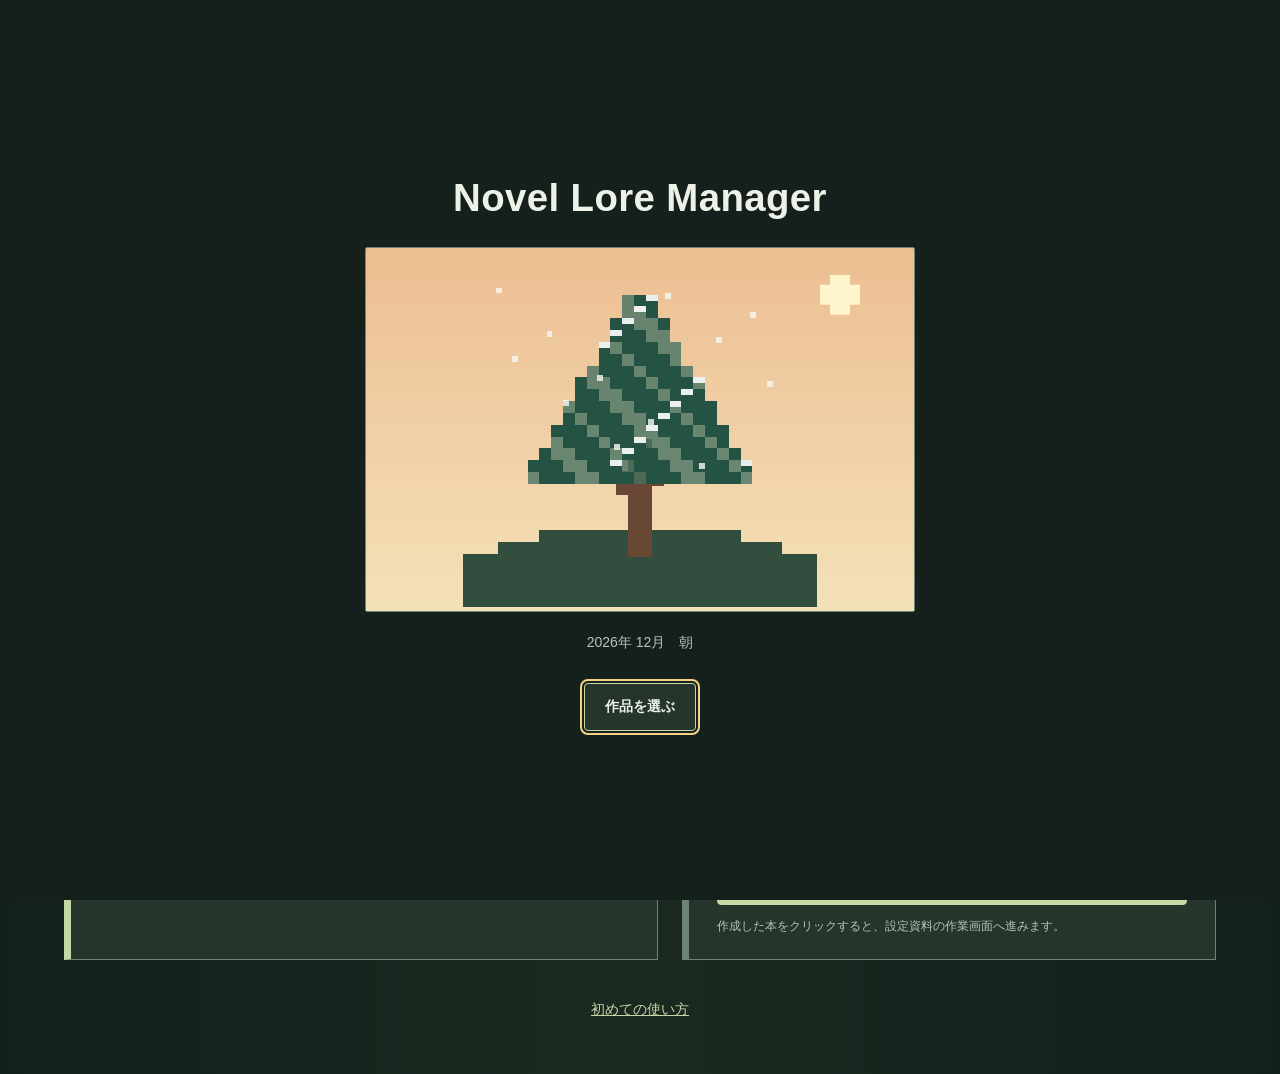
==== commit e40b121a: "モックアップ作成を行った。" ====
--- a/mockups/novel-lore-manager/index.html
+++ b/mockups/novel-lore-manager/index.html
@@ -19,6 +19,6 @@
     <aside class="related" aria-labelledby="related-title"><div class="panel-heading"><div><small id="related-context"></small><h2 id="related-title">関連資料</h2></div></div><div class="related-scroll"><h3>資料リンク</h3><div id="related-list"></div><h3>この資料の情報</h3><dl id="facts" class="facts"></dl><p class="scope-note">この画面は設定資料の参照・編集用です。小説本文は執筆しません。</p></div></aside>
   </div><footer class="statusbar"><span id="footer-state">保存済み</span><span>灰冠の王国</span><span>アプリ内コピー</span><span>UIモック・実ファイル操作なし</span></footer>
 </div>
-<div class="recall-wrap" id="recall-wrap" hidden><div class="recall-window"><header class="recall-top"><div><strong>Quick Recall</strong><small>作品：灰冠の王国</small></div><div><button id="recall-min" type="button" aria-label="小窓を非表示にする">−</button><button id="recall-close" type="button" aria-label="小窓を閉じる">×</button></div></header><main id="recall-main" class="recall-main" tabindex="-1"><label for="recall-query">設定を検索</label><input type="search" id="recall-query" placeholder="人物・地名・過去の出来事" autocomplete="off"><p class="recall-hint">この作品の登録済み資料を検索します</p><div class="recall-result-head"><h1>検索結果</h1><span id="recall-count"></span></div><div id="recall-results" class="recall-results"></div><section class="recall-detail" aria-labelledby="recall-title"><div class="detail-heading"><span>選択した資料の概要</span><span id="recall-category"></span></div><h2 id="recall-title"></h2><p id="recall-summary"></p><div id="recall-extra" hidden></div><div class="recall-actions"><button id="recall-detail-button" type="button" aria-expanded="false">詳細を見る</button><button id="recall-memo-button" type="button" aria-expanded="false">簡易メモを開く</button></div><button id="recall-edit-button" type="button" aria-expanded="false">この資料を編集</button><div id="recall-edit" hidden><label for="recall-markdown">Markdown本文</label><textarea id="recall-markdown" rows="6"></textarea><div class="memo-actions"><span id="recall-save-state" role="status" aria-live="polite">保存済み</span><button id="recall-save" type="button">資料を保存</button></div><p class="recall-hint">別ウィンドウとの編集同期は未実装です。</p></div><div id="recall-memo" hidden><label for="memo">執筆中のメモ</label><textarea id="memo" rows="3"></textarea><div class="memo-actions"><span id="memo-state" role="status" aria-live="polite">メモ保存済み</span><button id="memo-save" type="button">メモを保存</button></div></div></section></main><footer class="recall-foot">独立小窓のUIモック。最前面・全域ショートカットは未対応。</footer></div></div>
+<div class="recall-wrap" id="recall-wrap" hidden><div class="recall-window"><header class="recall-top"><div><strong>Quick Recall</strong><small>作品：灰冠の王国</small></div><div><button id="recall-min" type="button" aria-label="小窓を非表示にする"></button><button id="recall-close" type="button" aria-label="小窓を閉じる"></button></div></header><main id="recall-main" class="recall-main" tabindex="-1"><label for="recall-query">設定を検索</label><input type="search" id="recall-query" placeholder="人物・地名・過去の出来事" autocomplete="off"><p class="recall-hint">この作品の登録済み資料を検索します</p><div class="recall-result-head"><h1>検索結果</h1><span id="recall-count"></span></div><div id="recall-results" class="recall-results"></div><section class="recall-detail" aria-labelledby="recall-title"><div class="detail-heading"><span>選択した資料の概要</span><span id="recall-category"></span></div><h2 id="recall-title"></h2><p id="recall-summary"></p><div id="recall-extra" hidden></div><div class="recall-actions"><button id="recall-detail-button" type="button" aria-expanded="false">詳細を見る</button><button id="recall-memo-button" type="button" aria-expanded="false">簡易メモを開く</button></div><button id="recall-edit-button" type="button" aria-expanded="false">この資料を編集</button><div id="recall-edit" hidden><label for="recall-markdown">Markdown本文</label><textarea id="recall-markdown" rows="6"></textarea><div class="memo-actions"><span id="recall-save-state" role="status" aria-live="polite">保存済み</span><button id="recall-save" type="button">資料を保存</button></div><p class="recall-hint">別ウィンドウとの編集同期は未実装です。</p></div><div id="recall-memo" hidden><label for="memo">執筆中のメモ</label><textarea id="memo" rows="3"></textarea><div class="memo-actions"><span id="memo-state" role="status" aria-live="polite">メモ保存済み</span><button id="memo-save" type="button">メモを保存</button></div></div></section></main><footer class="recall-foot">独立小窓のUIモック。最前面・全域ショートカットは未対応。</footer></div></div>
 <dialog id="leave-dialog" aria-labelledby="leave-title"><h2 id="leave-title">未保存の変更があります</h2><p>この資料の変更はまだ保存されていません。タブを閉じる前に操作を選んでください。</p><div class="dialog-actions"><button id="leave-cancel" type="button">キャンセル</button><button id="leave-discard" type="button">破棄して閉じる</button><button id="leave-save" class="primary" type="button">保存して閉じる</button></div></dialog>
 </body></html>
--- a/mockups/novel-lore-manager/css/ver3.css
+++ b/mockups/novel-lore-manager/css/ver3.css
@@ -67,3 +67,90 @@
 @media(max-width:900px){.project-shelf{gap:16px}.project-screen .project-choice{padding:24px;min-height:460px}.project-section-note{display:none}}
 @media(max-width:700px){.project-recent{padding:18px}.project-recent-entry .project-book{width:112px;height:142px;font-size:16px}.project-shelf{grid-template-columns:1fr}.project-screen .project-choice{min-height:0}.project-book-entry{padding:8px 0 20px}.project-screen .project-book{width:210px;height:260px}.project-screen .project-create{min-height:0}}
 @media(prefers-reduced-motion:reduce){.tree-drift,.season-tree-art .tree-foliage{animation:none!important}.project-screen .project-book{transition:none!important}.tree-scene{transition:none!important}}
+
+/* The project library uses the same books and form in every theme. */
+.project-screen{padding:clamp(22px,3.2vh,42px) clamp(24px,5vw,84px) 42px}
+.project-screen>*{width:min(100%,1380px)}
+.project-hero{border-bottom:0;padding-bottom:8px}
+.project-brand{font-size:13px;letter-spacing:0}
+.project-hero h1{font-size:clamp(27px,2.5vw,36px);margin:4px 0 6px}
+.project-recent{margin-top:18px;padding:18px 22px;background:var(--raised);border-radius:8px}
+.project-recent .project-section-heading h2,.project-existing .project-section-heading h2{padding-left:11px;border-left:5px solid var(--accent)}
+.project-recent-entry{gap:16px;align-items:stretch}
+.project-recent-entry .project-book{width:clamp(180px,19vw,240px);height:180px;margin:0;font-size:21px}
+.project-recent-entry .project-book-meta{align-self:end;padding-bottom:8px}
+.project-shelf{display:flex;flex-direction:column;gap:0;margin-top:30px;margin-bottom:14px}
+.project-screen .project-choice{min-height:0;padding:20px 22px;border-left:1px solid var(--border);box-shadow:none}
+.project-screen .project-existing{display:grid;grid-template-columns:repeat(auto-fit,minmax(190px,230px));gap:14px 20px;background:transparent;border:0;padding:0}
+.project-existing .project-section-heading{grid-column:1/-1;margin-bottom:0}
+.project-screen .project-existing.has-two-books{grid-template-columns:repeat(auto-fit,minmax(190px,230px));gap:14px 20px}
+.project-book-entry{display:block;min-width:0;padding:12px;background:var(--raised);border:1px solid var(--border);border-radius:6px}
+.project-screen .project-book,.project-existing.has-two-books .project-book{width:100%;height:245px;margin:0 0 12px;border-left-width:7px;box-shadow:inset 6px 0 10px #0003;font-size:21px}
+.project-book-meta{align-self:auto;font-size:12px;line-height:1.5}
+.project-screen .project-create{margin-top:24px;max-width:650px;background:var(--raised);border-left:5px solid var(--accent)}
+.project-create>p:first-of-type{margin-bottom:8px}
+.project-screen .project-form{display:grid;grid-template-columns:repeat(2,minmax(0,1fr));gap:5px 14px}
+.project-form label[for=project-name],.project-form #project-name,.project-form #project-error,.project-form button{grid-column:1/-1}
+.project-screen .project-guide{align-self:flex-start;margin:8px 0 0}
+.splash{gap:20px}
+.splash>strong{font-size:clamp(34px,3vw,48px);font-weight:600;letter-spacing:.01em}
+.tree-scene{width:min(550px,calc(100vw - 48px));height:min(365px,45vh);min-height:250px}
+.season-tree-art{width:min(370px,95%);max-height:355px}
+.splash>small{font-size:14px}
+.splash>button{min-height:48px;padding:8px 20px;border-color:var(--accent);font-weight:700}
+.ruby-panel-tabs{display:flex;gap:8px;margin:12px 0 4px}
+.ruby-panel-tabs button.active{background:var(--selected);box-shadow:inset 0 -3px var(--accent);font-weight:700}
+.ruby-success{min-height:1.5em;margin:0 0 8px;color:var(--text);font-weight:700}
+.storage-search{margin-bottom:12px}
+.storage-tabs{margin-bottom:12px}
+.storage-tag-label{display:grid;gap:4px;width:min(100%,380px);margin-bottom:12px;font-weight:700}
+.storage-tag-label select{width:100%}
+.recall-ruby-form{display:grid;gap:8px;border-top:1px solid var(--border);padding-top:12px;margin-top:12px}
+.recall-ruby-form label{display:grid;gap:4px}
+.recall-ruby-form button{justify-self:start}
+.recall-ruby-form p{min-height:1.5em;margin:0}
+@media(max-width:700px){.project-screen .project-existing,.project-screen .project-existing.has-two-books{grid-template-columns:repeat(auto-fit,minmax(150px,1fr))}.project-screen .project-book,.project-existing.has-two-books .project-book{height:210px}.project-screen .project-form{grid-template-columns:1fr}.project-recent-entry{flex-direction:column}.project-recent-entry .project-book{width:100%;height:145px}.project-recent-entry .project-book-meta{align-self:start}.tree-scene{height:300px}}
+
+/* Project library: one semantic structure, colored by the selected theme. */
+.project-screen{padding:clamp(24px,3vw,48px) clamp(24px,5vw,84px) 48px}
+.project-screen>*{width:min(100%,1440px)}
+.project-hero{border-bottom:1px solid var(--border);padding-bottom:24px}
+.project-hero h1{font-size:clamp(30px,3vw,44px)}
+.project-recent{padding:22px 28px;margin-top:28px;background:var(--raised);border:1px solid var(--border)}
+.project-recent-books{display:grid;grid-template-columns:repeat(3,minmax(0,1fr));gap:18px}
+.project-recent-entry{display:grid;grid-template-columns:112px minmax(0,1fr);align-items:center;gap:14px;min-width:0}
+.project-recent-entry .project-book{width:112px;height:142px;margin:0;font-size:17px}
+.project-recent-entry .project-book-meta{align-self:center;font-size:13px;line-height:1.6}
+.project-shelf{display:grid;grid-template-columns:minmax(0,1fr) minmax(340px,.9fr);gap:24px;margin:28px 0 18px}
+.project-screen .project-choice{min-height:470px;margin:0;padding:24px 28px;background:var(--raised);border:1px solid var(--border)}
+.project-screen .project-existing{display:flex;flex-direction:column;border-left:7px solid var(--accent)}
+.project-screen .project-create{margin-top:0;border-left:7px solid var(--border)}
+.project-list-controls{display:flex;gap:12px;align-items:end;margin:0 0 14px}
+.project-list-controls label{display:grid;gap:5px;flex:1;min-width:0;margin:0;font-size:12px}
+.project-list-controls label:last-child{flex:0 0 150px}
+.project-list-controls input,.project-list-controls select{min-height:38px;width:100%;padding:6px 10px;background:var(--surface);color:var(--text);border:1px solid var(--border)}
+.project-books{display:grid;grid-template-columns:repeat(auto-fill,minmax(150px,1fr));gap:14px;align-content:start;width:100%}
+.project-book-entry{display:flex;flex-direction:column;align-items:stretch;padding:10px;min-width:0;background:var(--surface);border:1px solid var(--border)}
+.project-books .project-book{width:100%;height:205px;margin:0 0 10px;font-size:20px}
+.project-books .project-book-meta{margin-top:auto}
+.project-add-book{min-height:205px!important;border-style:dashed!important;background:transparent!important;font-weight:700}
+.project-books .empty-state{grid-column:1/-1}
+.project-screen .project-form{display:grid;grid-template-columns:1fr;gap:4px}
+.project-form>*{grid-column:1/-1}
+.project-screen .project-form label{margin:8px 0 3px}
+.project-screen .project-guide{margin:14px 0 0}
+.storage-search{display:flex;flex-wrap:wrap;gap:12px;align-items:end;margin-bottom:12px}
+.storage-search label{flex:1 1 240px;max-width:380px;margin:0}
+.storage-search .storage-tag-label{margin:0}
+.storage-tabs{margin-bottom:16px}
+.flow-view:has(.storage-search)>h1,.flow-view:has(.storage-search)>.flow-intro{text-align:left}
+.pixel-ground{fill:#314e3e}.pixel-trunk{fill:#684734}
+.tree-scene{border-radius:2px;image-rendering:pixelated}
+.tree-scene::before{display:none}
+.tree-sky-light{border-radius:0;box-shadow:none;width:40px;height:40px;clip-path:polygon(25% 0,75% 0,75% 25%,100% 25%,100% 75%,75% 75%,75% 100%,25% 100%,25% 75%,0 75%,0 25%,25% 25%)}
+.season-tree-art{width:min(370px,95%);max-height:355px}
+.season-tree-art .tree-foliage{animation:none;stroke:none}
+.tree-highlights{opacity:.8}
+.splash.time-night{filter:none}
+@media(max-width:1050px){.project-recent-books{grid-template-columns:repeat(2,minmax(0,1fr))}.project-shelf{grid-template-columns:1fr}.project-screen .project-choice{min-height:0}}
+@media(max-width:700px){.project-recent-books{grid-template-columns:1fr}.project-recent-entry{grid-template-columns:90px 1fr}.project-recent-entry .project-book{width:90px;height:112px}.project-list-controls{flex-direction:column;align-items:stretch}.project-list-controls label:last-child{flex:auto}.project-books{grid-template-columns:repeat(auto-fill,minmax(130px,1fr))}.project-screen .project-choice{padding:18px}.storage-search{display:grid}}
